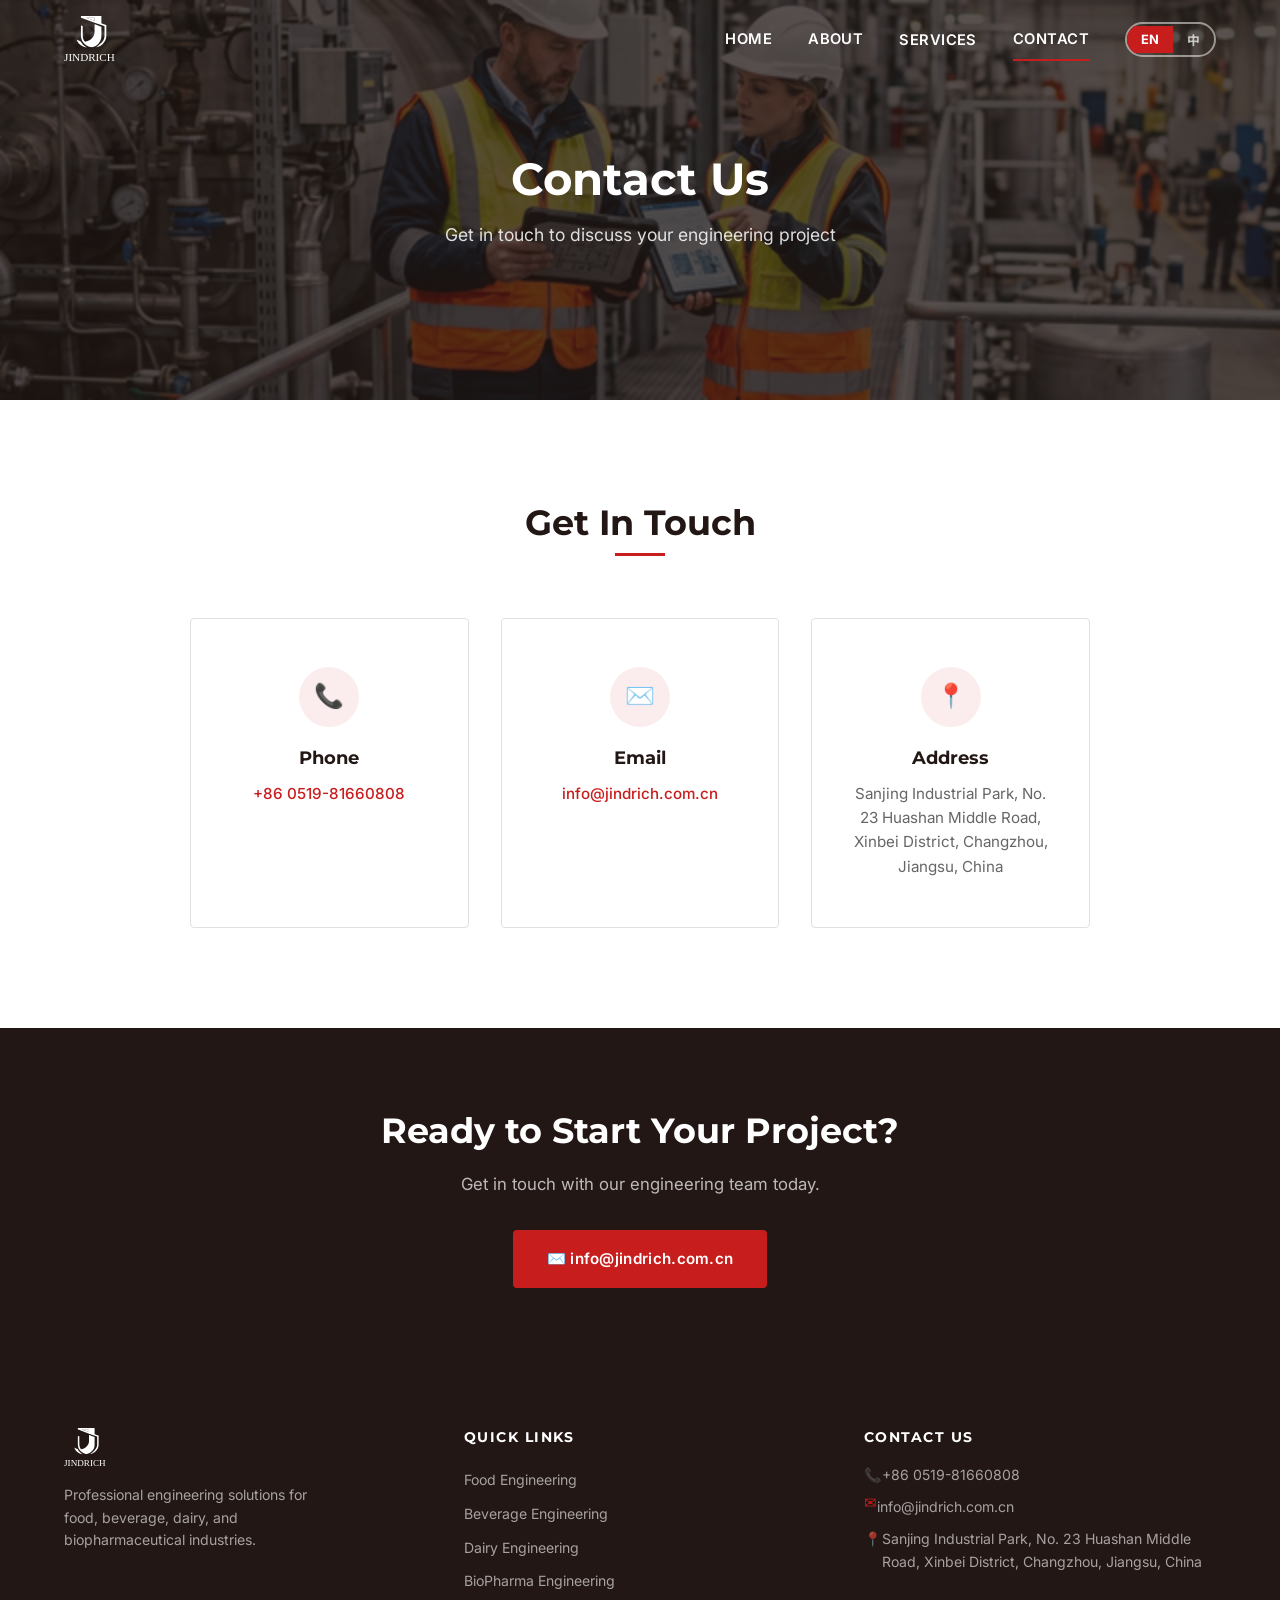
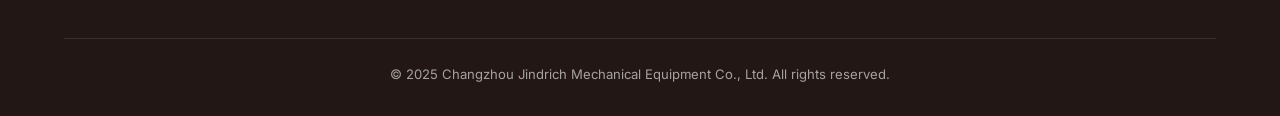
==== contact.html @ f25b24c8 "Initial commit: Jindrich company website v1.0" ====
<!DOCTYPE html>
<html lang="en">

<head>
    <meta charset="UTF-8">
    <meta name="viewport" content="width=device-width, initial-scale=1.0">
    <title>Contact Us — Jindrich Engineering</title>
    <meta name="description"
        content="Contact Changzhou Jindrich Mechanical Equipment Co., Ltd. for engineering design, consulting, and equipment trading services.">
    <link rel="stylesheet" href="css/style.css">
    <link rel="icon" type="image/svg+xml" href="images/logo.svg">
</head>

<body>

    <!-- ═══ NAVBAR ═══ -->
    <nav class="navbar scrolled" id="navbar">
        <div class="container">
            <a href="index.html" class="nav-logo">
                <img src="images/logo.svg" alt="Jindrich Logo">
            </a>
            <div class="nav-menu" id="navMenu">
                <a href="index.html" class="nav-link" data-i18n="nav.home">Home</a>
                <a href="about.html" class="nav-link" data-i18n="nav.about">About</a>
                <div class="nav-dropdown">
                    <a href="#" class="nav-link" data-i18n="nav.services">Services</a>
                    <div class="dropdown-menu">
                        <a href="services/food.html" data-i18n="services.food">Food Engineering</a>
                        <a href="services/beverage.html" data-i18n="services.beverage">Beverage Engineering</a>
                        <a href="services/dairy.html" data-i18n="services.dairy">Dairy Engineering</a>
                        <a href="services/biopharma.html" data-i18n="services.biopharma">BioPharma Engineering</a>
                    </div>
                </div>
                <a href="contact.html" class="nav-link active" data-i18n="nav.contact">Contact</a>
                <div class="lang-toggle">
                    <button class="lang-btn" data-lang="en">EN</button>
                    <button class="lang-btn" data-lang="zh">中</button>
                </div>
            </div>
            <button class="nav-toggle" id="navToggle" aria-label="Toggle menu">
                <span></span><span></span><span></span>
            </button>
        </div>
    </nav>

    <!-- ═══ PAGE HERO ═══ -->
    <section class="page-hero">
        <div class="hero-bg">
            <img src="images/engineering-site.png" alt="Contact Jindrich" loading="eager">
        </div>
        <div class="hero-overlay"></div>
        <div class="page-hero-content">
            <h1 data-i18n="contact.hero.title">Contact Us</h1>
            <p data-i18n="contact.hero.desc">Get in touch to discuss your engineering project</p>
        </div>
    </section>

    <!-- ═══ CONTACT INFO ═══ -->
    <section class="section">
        <div class="container">
            <div class="section-header fade-in">
                <h2 data-i18n="contact.section.title">Get In Touch</h2>
            </div>
            <div class="contact-grid fade-in">
                <div class="contact-card">
                    <div class="contact-icon">📞</div>
                    <h4 data-i18n="contact.phone.label">Phone</h4>
                    <p><a href="tel:+8605198166 0808">+86 0519-81660808</a></p>
                </div>
                <div class="contact-card">
                    <div class="contact-icon">✉️</div>
                    <h4 data-i18n="contact.email.label">Email</h4>
                    <p><a href="mailto:info@jindrich.com.cn">info@jindrich.com.cn</a></p>
                </div>
                <div class="contact-card">
                    <div class="contact-icon">📍</div>
                    <h4 data-i18n="contact.address.label">Address</h4>
                    <p data-i18n="contact.address">Sanjing Industrial Park, No. 23 Huashan Middle Road, Xinbei District,
                        Changzhou, Jiangsu, China</p>
                </div>
            </div>
        </div>
    </section>

    <!-- ═══ CTA ═══ -->
    <section class="cta-section">
        <div class="container fade-in">
            <h2 data-i18n="cta.title">Ready to Start Your Project?</h2>
            <p data-i18n="cta.desc">Get in touch with our engineering team today.</p>
            <a href="mailto:info@jindrich.com.cn" class="btn btn-accent">✉️ info@jindrich.com.cn</a>
        </div>
    </section>

    <!-- ═══ FOOTER ═══ -->
    <footer class="footer">
        <div class="container">
            <div class="footer-content">
                <div class="footer-brand">
                    <img src="images/logo.svg" alt="Jindrich Logo">
                    <p data-i18n="footer.desc">Professional engineering solutions for food, beverage, dairy, and
                        biopharmaceutical industries.</p>
                </div>
                <div class="footer-links">
                    <h4 data-i18n="footer.quicklinks">Quick Links</h4>
                    <a href="services/food.html" data-i18n="services.food">Food Engineering</a>
                    <a href="services/beverage.html" data-i18n="services.beverage">Beverage Engineering</a>
                    <a href="services/dairy.html" data-i18n="services.dairy">Dairy Engineering</a>
                    <a href="services/biopharma.html" data-i18n="services.biopharma">BioPharma Engineering</a>
                </div>
                <div class="footer-contact">
                    <h4 data-i18n="footer.contactinfo">Contact Us</h4>
                    <p><span>📞</span> <a href="tel:+86051981660808">+86 0519-81660808</a></p>
                    <p><span style="color: var(--color-accent); font-style: normal; font-size: 1.1em; line-height: 1;">✉</span> <a href="mailto:info@jindrich.com.cn">info@jindrich.com.cn</a></p>
                    <p><span>📍</span> <span data-i18n="contact.address">Sanjing Industrial Park, No. 23 Huashan Middle Road, Xinbei
                            District, Changzhou, Jiangsu, China</span></p>
                </div>
            </div>
            <div class="footer-bottom">
                <p data-i18n="footer.copyright">© 2025 Changzhou Jindrich Mechanical Equipment Co., Ltd. All rights
                    reserved.</p>
            </div>
        </div>
    </footer>

    <script src="js/i18n.js"></script>
    <script src="js/main.js"></script>
</body>

</html>
---- css/style.css ----
/* ===========================================
   Jindrich Engineering — Design System
   Brand: #221714 (Black) + #c81d1d (Red)
   Style: Minimal, Business, Premium
   =========================================== */

/* ── Google Fonts ── */
@import url('https://fonts.googleapis.com/css2?family=Montserrat:wght@400;600;700;800&family=Inter:wght@300;400;500;600&family=Noto+Sans+SC:wght@300;400;500;700&display=swap');

/* ── CSS Variables ── */
:root {
  --color-primary: #221714;
  --color-accent: #c81d1d;
  --color-accent-dark: #a01717;
  --color-white: #ffffff;
  --color-bg: #ffffff;
  --color-bg-alt: #f5f5f5;
  --color-text: #333333;
  --color-text-light: #666666;
  --color-border: #e0e0e0;

  --font-heading-en: 'Montserrat', sans-serif;
  --font-heading-cn: 'Noto Sans SC', sans-serif;
  --font-body: 'Inter', 'Noto Sans SC', sans-serif;

  --nav-height: 80px;
  --max-width: 1200px;
  --section-padding: 100px 0;
  --transition: 0.3s ease;
  --radius: 4px;
  --shadow: 0 4px 20px rgba(0, 0, 0, 0.08);
  --shadow-hover: 0 8px 30px rgba(0, 0, 0, 0.15);
}

/* ── Reset ── */
*,
*::before,
*::after {
  margin: 0;
  padding: 0;
  box-sizing: border-box;
}

html {
  scroll-behavior: smooth;
  font-size: 16px;
}

body {
  font-family: var(--font-body);
  color: var(--color-text);
  background-color: var(--color-bg);
  line-height: 1.7;
  -webkit-font-smoothing: antialiased;
  overflow-x: hidden;
}

a {
  text-decoration: none;
  color: inherit;
  transition: color var(--transition);
}

img {
  max-width: 100%;
  height: auto;
  display: block;
}

ul,
ol {
  list-style: none;
}

/* ── Container ── */
.container {
  max-width: var(--max-width);
  margin: 0 auto;
  padding: 0 24px;
}

/* ── Typography ── */
h1,
h2,
h3,
h4 {
  font-family: var(--font-heading-en);
  font-weight: 700;
  color: var(--color-primary);
  line-height: 1.3;
}

[lang="zh"] h1,
[lang="zh"] h2,
[lang="zh"] h3,
[lang="zh"] h4 {
  font-family: var(--font-heading-cn);
}

h1 {
  font-size: 3rem;
}

h2 {
  font-size: 2.2rem;
  margin-bottom: 16px;
}

h3 {
  font-size: 1.5rem;
  margin-bottom: 12px;
}

h4 {
  font-size: 1.1rem;
}

.section-subtitle {
  font-size: 1.05rem;
  color: var(--color-text-light);
  max-width: 640px;
  margin: 0 auto 48px;
  text-align: center;
}

/* ── Buttons ── */
.btn {
  display: inline-flex;
  align-items: center;
  gap: 8px;
  padding: 14px 32px;
  font-size: 0.95rem;
  font-weight: 600;
  font-family: var(--font-body);
  border: 2px solid transparent;
  border-radius: var(--radius);
  cursor: pointer;
  transition: all var(--transition);
  letter-spacing: 0.02em;
}

.btn-primary {
  background: var(--color-primary);
  color: var(--color-white);
  border-color: var(--color-primary);
}

.btn-primary:hover {
  background: var(--color-accent);
  border-color: var(--color-accent);
  transform: translateY(-2px);
  box-shadow: var(--shadow-hover);
}

.btn-outline {
  background: transparent;
  color: var(--color-white);
  border-color: var(--color-white);
}

.btn-outline:hover {
  background: var(--color-white);
  color: var(--color-primary);
  transform: translateY(-2px);
}

.btn-accent {
  background: var(--color-accent);
  color: var(--color-white);
  border-color: var(--color-accent);
}

.btn-accent:hover {
  background: var(--color-accent-dark);
  border-color: var(--color-accent-dark);
  transform: translateY(-2px);
  box-shadow: var(--shadow-hover);
}

/* ══════════════════════════════
   NAVIGATION
   ══════════════════════════════ */
.navbar {
  position: fixed;
  top: 0;
  left: 0;
  width: 100%;
  height: var(--nav-height);
  z-index: 1000;
  transition: all var(--transition);
  background: transparent;
}

.navbar.scrolled {
  background: rgba(255, 255, 255, 0.97);
  box-shadow: 0 2px 20px rgba(0, 0, 0, 0.06);
  backdrop-filter: blur(10px);
}

.navbar .container {
  display: flex;
  align-items: center;
  justify-content: space-between;
  height: 100%;
}

.nav-logo img {
  height: 48px;
  width: auto;
  transition: filter var(--transition);
}

/* Logo color inversion for transparent nav */
.navbar:not(.scrolled) .nav-logo img {
  filter: brightness(0) invert(1);
}

.nav-menu {
  display: flex;
  align-items: center;
  gap: 36px;
}

.nav-link {
  font-size: 0.92rem;
  font-weight: 600;
  letter-spacing: 0.03em;
  text-transform: uppercase;
  padding: 8px 0;
  position: relative;
  transition: color var(--transition);
}

.navbar:not(.scrolled) .nav-link {
  color: var(--color-white);
}

.navbar.scrolled .nav-link {
  color: var(--color-primary);
}

.nav-link::after {
  content: '';
  position: absolute;
  bottom: 0;
  left: 0;
  width: 0;
  height: 2px;
  background: var(--color-accent);
  transition: width var(--transition);
}

.nav-link:hover::after,
.nav-link.active::after {
  width: 100%;
}

.nav-link:hover {
  color: var(--color-accent);
}

/* Language Toggle */
.lang-toggle {
  display: flex;
  align-items: center;
  gap: 0;
  border: 2px solid;
  border-radius: 20px;
  overflow: hidden;
  font-size: 0.8rem;
  font-weight: 700;
  letter-spacing: 0.05em;
}

.navbar:not(.scrolled) .lang-toggle {
  border-color: rgba(255, 255, 255, 0.5);
}

.navbar.scrolled .lang-toggle {
  border-color: var(--color-border);
}

.lang-btn {
  padding: 6px 14px;
  cursor: pointer;
  transition: all var(--transition);
  background: transparent;
  border: none;
  font-weight: 700;
  font-family: var(--font-body);
  font-size: 0.8rem;
}

.navbar:not(.scrolled) .lang-btn {
  color: rgba(255, 255, 255, 0.7);
}

.navbar.scrolled .lang-btn {
  color: var(--color-text-light);
}

.lang-btn.active {
  background: var(--color-accent);
  color: var(--color-white) !important;
}

/* Mobile Menu Toggle */
.nav-toggle {
  display: none;
  flex-direction: column;
  gap: 5px;
  cursor: pointer;
  background: none;
  border: none;
  padding: 8px;
}

.nav-toggle span {
  display: block;
  width: 24px;
  height: 2px;
  transition: all var(--transition);
}

.navbar:not(.scrolled) .nav-toggle span {
  background: var(--color-white);
}

.navbar.scrolled .nav-toggle span {
  background: var(--color-primary);
}

/* ── Nav Dropdown ── */
.nav-dropdown {
  position: relative;
}

.dropdown-menu {
  position: absolute;
  top: 100%;
  left: 50%;
  transform: translateX(-50%) translateY(8px);
  background: var(--color-white);
  border-radius: var(--radius);
  box-shadow: 0 8px 32px rgba(0, 0, 0, 0.12);
  padding: 12px 0;
  min-width: 220px;
  opacity: 0;
  visibility: hidden;
  transition: all var(--transition);
  z-index: 100;
}

.dropdown-menu.show {
  opacity: 1;
  visibility: visible;
  transform: translateX(-50%) translateY(0);
}

.dropdown-menu a {
  display: block;
  padding: 10px 24px;
  font-size: 0.88rem;
  font-weight: 500;
  color: var(--color-text);
  text-transform: none;
  letter-spacing: 0;
  transition: all var(--transition);
}

.dropdown-menu a:hover {
  background: var(--color-bg-alt);
  color: var(--color-accent);
  padding-left: 28px;
}

/* ══════════════════════════════
   HERO
   ══════════════════════════════ */
.hero {
  position: relative;
  height: 100vh;
  min-height: 600px;
  display: flex;
  align-items: center;
  overflow: hidden;
}

.hero-bg {
  position: absolute;
  inset: 0;
  z-index: 0;
}

.hero-bg img {
  width: 100%;
  height: 100%;
  object-fit: cover;
}

.hero-overlay {
  position: absolute;
  inset: 0;
  background: linear-gradient(135deg,
      rgba(34, 23, 20, 0.85) 0%,
      rgba(34, 23, 20, 0.5) 100%);
}

.hero-content {
  position: relative;
  z-index: 1;
  color: var(--color-white);
  max-width: 680px;
}

.hero-slogan {
  font-size: 0.95rem;
  font-weight: 600;
  letter-spacing: 0.2em;
  text-transform: uppercase;
  color: var(--color-accent);
  margin-bottom: 16px;
}

.hero h1 {
  color: var(--color-white);
  font-size: 3.4rem;
  font-weight: 800;
  line-height: 1.15;
  margin-bottom: 20px;
}

.hero p {
  font-size: 1.15rem;
  line-height: 1.8;
  opacity: 0.9;
  margin-bottom: 36px;
  max-width: 520px;
}

.hero-buttons {
  display: flex;
  gap: 16px;
  flex-wrap: wrap;
}

/* ── Page Hero (smaller, for sub-pages) ── */
.page-hero {
  position: relative;
  height: 400px;
  display: flex;
  align-items: center;
  justify-content: center;
  text-align: center;
  overflow: hidden;
}

.page-hero .hero-bg,
.page-hero .hero-overlay {
  position: absolute;
  inset: 0;
}

.page-hero .hero-bg img {
  width: 100%;
  height: 100%;
  object-fit: cover;
}

.page-hero .hero-overlay {
  background: rgba(34, 23, 20, 0.75);
}

.page-hero-content {
  position: relative;
  z-index: 1;
  color: var(--color-white);
}

.page-hero h1 {
  color: var(--color-white);
  font-size: 2.8rem;
  margin-bottom: 12px;
}

.page-hero p {
  font-size: 1.1rem;
  opacity: 0.85;
}

/* ══════════════════════════════
   SECTIONS
   ══════════════════════════════ */
.section {
  padding: var(--section-padding);
}

.section-alt {
  background-color: var(--color-bg-alt);
}

.section-header {
  text-align: center;
  margin-bottom: 56px;
}

.section-header h2 {
  position: relative;
  display: inline-block;
}

.section-header h2::after {
  content: '';
  position: absolute;
  bottom: -10px;
  left: 50%;
  transform: translateX(-50%);
  width: 50px;
  height: 3px;
  background: var(--color-accent);
}

/* ══════════════════════════════
   INDUSTRY CARDS (Homepage)
   ══════════════════════════════ */
.industry-grid {
  display: grid;
  grid-template-columns: repeat(4, 1fr);
  gap: 24px;
}

.industry-card {
  position: relative;
  border-radius: var(--radius);
  overflow: hidden;
  aspect-ratio: 3 / 4;
  cursor: pointer;
  transition: transform var(--transition), box-shadow var(--transition);
}

.industry-card:hover {
  transform: translateY(-6px);
  box-shadow: var(--shadow-hover);
}

.industry-card img {
  width: 100%;
  height: 100%;
  object-fit: cover;
  transition: transform 0.5s ease;
}

.industry-card:hover img {
  transform: scale(1.05);
}

.industry-card-overlay {
  position: absolute;
  inset: 0;
  background: linear-gradient(to top,
      rgba(34, 23, 20, 0.9) 0%,
      rgba(34, 23, 20, 0.1) 60%);
  display: flex;
  flex-direction: column;
  justify-content: flex-end;
  padding: 28px;
  transition: background var(--transition);
}

.industry-card:hover .industry-card-overlay {
  background: linear-gradient(to top,
      rgba(200, 29, 29, 0.9) 0%,
      rgba(200, 29, 29, 0.15) 60%);
}

.industry-card h3 {
  color: var(--color-white);
  font-size: 1.3rem;
  margin-bottom: 8px;
}

.industry-card p {
  color: rgba(255, 255, 255, 0.8);
  font-size: 0.9rem;
  line-height: 1.5;
}

.industry-card .card-arrow {
  margin-top: 12px;
  width: 36px;
  height: 36px;
  border-radius: 50%;
  background: rgba(255, 255, 255, 0.15);
  display: flex;
  align-items: center;
  justify-content: center;
  transition: all var(--transition);
}

.industry-card:hover .card-arrow {
  background: var(--color-white);
  color: var(--color-accent);
}

.card-arrow svg {
  width: 18px;
  height: 18px;
  fill: none;
  stroke: white;
  stroke-width: 2;
  stroke-linecap: round;
  stroke-linejoin: round;
  transition: stroke var(--transition);
}

.industry-card:hover .card-arrow svg {
  stroke: var(--color-accent);
}

/* ══════════════════════════════
   ADVANTAGES
   ══════════════════════════════ */
.advantages-grid {
  display: grid;
  grid-template-columns: repeat(4, 1fr);
  gap: 32px;
}

.advantage-item {
  text-align: center;
  padding: 40px 24px;
  border-radius: var(--radius);
  transition: all var(--transition);
  border: 1px solid transparent;
}

.advantage-item:hover {
  border-color: var(--color-border);
  box-shadow: var(--shadow);
  transform: translateY(-4px);
}

.advantage-icon {
  width: 64px;
  height: 64px;
  margin: 0 auto 20px;
  display: flex;
  align-items: center;
  justify-content: center;
  border-radius: 50%;
  background: rgba(200, 29, 29, 0.08);
  color: var(--color-accent);
  font-size: 1.8rem;
}

.advantage-item h4 {
  margin-bottom: 10px;
}

.advantage-item p {
  font-size: 0.9rem;
  color: var(--color-text-light);
  line-height: 1.6;
}

/* ══════════════════════════════
   CTA SECTION
   ══════════════════════════════ */
.cta-section {
  background: var(--color-primary);
  padding: 80px 0;
  text-align: center;
}

.cta-section h2 {
  color: var(--color-white);
  margin-bottom: 16px;
}

.cta-section h2::after {
  background: var(--color-accent);
}

.cta-section p {
  color: rgba(255, 255, 255, 0.7);
  font-size: 1.05rem;
  margin-bottom: 32px;
}

/* ══════════════════════════════
   ABOUT PAGE
   ══════════════════════════════ */
.about-content {
  display: grid;
  grid-template-columns: 1fr 1fr;
  gap: 60px;
  align-items: center;
}

.about-text p {
  margin-bottom: 20px;
  line-height: 1.9;
  color: var(--color-text);
}

.about-image {
  border-radius: var(--radius);
  overflow: hidden;
  box-shadow: var(--shadow);
}

.about-image img {
  width: 100%;
  height: 400px;
  object-fit: cover;
}

/* ══════════════════════════════
   SERVICE PAGE
   ══════════════════════════════ */
.service-intro {
  max-width: 800px;
  margin: 0 auto;
  text-align: center;
  padding-bottom: 20px;
}

.service-intro p {
  font-size: 1.08rem;
  color: var(--color-text-light);
  line-height: 1.8;
}

.service-categories {
  display: grid;
  grid-template-columns: repeat(3, 1fr);
  gap: 32px;
}

.service-category {
  background: var(--color-white);
  border: 1px solid var(--color-border);
  border-radius: var(--radius);
  padding: 40px 32px;
  transition: all var(--transition);
}

.service-category:hover {
  border-color: var(--color-accent);
  box-shadow: var(--shadow);
  transform: translateY(-4px);
}

.service-category-icon {
  width: 56px;
  height: 56px;
  border-radius: 50%;
  background: rgba(200, 29, 29, 0.08);
  color: var(--color-accent);
  display: flex;
  align-items: center;
  justify-content: center;
  font-size: 1.5rem;
  margin-bottom: 20px;
}

.service-category h3 {
  margin-bottom: 16px;
  font-size: 1.25rem;
}

.service-list {
  list-style: none;
}

.service-list li {
  padding: 10px 0;
  border-bottom: 1px solid var(--color-bg-alt);
  font-size: 0.95rem;
  color: var(--color-text-light);
  display: flex;
  align-items: center;
  gap: 10px;
}

.service-list li:last-child {
  border-bottom: none;
}

.service-list li::before {
  content: '';
  width: 6px;
  height: 6px;
  border-radius: 50%;
  background: var(--color-accent);
  flex-shrink: 0;
}

/* Service Gallery */
.service-gallery {
  display: grid;
  grid-template-columns: repeat(3, 1fr);
  gap: 16px;
  margin-top: 48px;
}

.service-gallery img {
  width: 100%;
  height: 240px;
  object-fit: cover;
  border-radius: var(--radius);
  transition: transform var(--transition);
}

.service-gallery img:hover {
  transform: scale(1.03);
}

/* ══════════════════════════════
   CONTACT PAGE
   ══════════════════════════════ */
.contact-grid {
  display: grid;
  grid-template-columns: repeat(3, 1fr);
  gap: 32px;
  max-width: 900px;
  margin: 0 auto;
}

.contact-card {
  text-align: center;
  padding: 48px 32px;
  background: var(--color-white);
  border: 1px solid var(--color-border);
  border-radius: var(--radius);
  transition: all var(--transition);
}

.contact-card:hover {
  border-color: var(--color-accent);
  box-shadow: var(--shadow);
  transform: translateY(-4px);
}

.contact-icon {
  width: 60px;
  height: 60px;
  margin: 0 auto 20px;
  border-radius: 50%;
  background: rgba(200, 29, 29, 0.08);
  color: var(--color-accent);
  display: flex;
  align-items: center;
  justify-content: center;
  font-size: 1.5rem;
}

.contact-card h4 {
  margin-bottom: 12px;
}

.contact-card p {
  color: var(--color-text-light);
  font-size: 0.95rem;
  line-height: 1.6;
}

.contact-card a {
  color: var(--color-accent);
  font-weight: 500;
}

.contact-card a:hover {
  text-decoration: underline;
}

/* ══════════════════════════════
   FOOTER
   ══════════════════════════════ */
.footer {
  background: var(--color-primary);
  color: rgba(255, 255, 255, 0.6);
  padding: 60px 0 30px;
}

.footer-content {
  display: grid;
  grid-template-columns: repeat(3, 1fr);
  gap: 48px;
  padding-bottom: 40px;
  border-bottom: 1px solid rgba(255, 255, 255, 0.1);
}

.footer-brand img {
  height: 40px;
  filter: brightness(0) invert(1);
  margin-bottom: 16px;
}

.footer-brand p {
  font-size: 0.88rem;
  max-width: 280px;
  line-height: 1.6;
}

.footer-links h4 {
  color: var(--color-white);
  font-size: 0.9rem;
  text-transform: uppercase;
  letter-spacing: 0.1em;
  margin-bottom: 16px;
}

.footer-links a {
  display: block;
  font-size: 0.88rem;
  padding: 5px 0;
  color: rgba(255, 255, 255, 0.6);
  transition: color var(--transition);
}

.footer-links a:hover {
  color: var(--color-accent);
}

.footer-contact h4 {
  color: var(--color-white);
  font-size: 0.9rem;
  text-transform: uppercase;
  letter-spacing: 0.1em;
  margin-bottom: 16px;
}

.footer-contact p {
  font-size: 0.88rem;
  margin-bottom: 8px;
  display: flex;
  align-items: flex-start;
  gap: 0;
}

.footer-contact a {
  color: rgba(255, 255, 255, 0.6);
  transition: color var(--transition);
}

.footer-contact a:hover {
  color: var(--color-accent);
}

.footer-bottom {
  text-align: center;
  padding-top: 24px;
  font-size: 0.82rem;
}

/* ══════════════════════════════
   ANIMATIONS
   ══════════════════════════════ */
.fade-in {
  opacity: 0;
  transform: translateY(30px);
  transition: opacity 0.6s ease, transform 0.6s ease;
}

.fade-in.visible {
  opacity: 1;
  transform: translateY(0);
}

/* ══════════════════════════════
   RESPONSIVE
   ══════════════════════════════ */

/* Tablet */
@media (max-width: 1024px) {
  h1 {
    font-size: 2.4rem;
  }

  .hero h1 {
    font-size: 2.8rem;
  }

  .industry-grid {
    grid-template-columns: repeat(2, 1fr);
  }

  .advantages-grid {
    grid-template-columns: repeat(2, 1fr);
  }

  .service-categories {
    grid-template-columns: repeat(2, 1fr);
  }

  .about-content {
    grid-template-columns: 1fr;
    gap: 40px;
  }
}

/* Mobile */
@media (max-width: 768px) {
  :root {
    --nav-height: 64px;
    --section-padding: 64px 0;
  }

  h1 {
    font-size: 2rem;
  }

  h2 {
    font-size: 1.6rem;
  }

  .hero h1 {
    font-size: 2.2rem;
  }

  .page-hero {
    height: 300px;
  }

  .page-hero h1 {
    font-size: 2rem;
  }

  /* Mobile Nav */
  .nav-menu {
    position: fixed;
    top: var(--nav-height);
    left: 0;
    width: 100%;
    flex-direction: column;
    background: var(--color-white);
    padding: 24px;
    gap: 0;
    box-shadow: 0 4px 20px rgba(0, 0, 0, 0.1);
    transform: translateY(-120%);
    transition: transform var(--transition);
  }

  .nav-menu.open {
    transform: translateY(0);
  }

  .nav-menu .nav-link {
    color: var(--color-primary) !important;
    padding: 14px 0;
    width: 100%;
    border-bottom: 1px solid var(--color-bg-alt);
  }

  .nav-toggle {
    display: flex;
  }

  .nav-toggle.active span:nth-child(1) {
    transform: rotate(45deg) translate(5px, 5px);
  }

  .nav-toggle.active span:nth-child(2) {
    opacity: 0;
  }

  .nav-toggle.active span:nth-child(3) {
    transform: rotate(-45deg) translate(5px, -5px);
  }

  .industry-grid {
    grid-template-columns: 1fr;
  }

  .advantages-grid {
    grid-template-columns: 1fr;
  }

  .service-categories {
    grid-template-columns: 1fr;
  }

  .service-gallery {
    grid-template-columns: 1fr;
  }

  .contact-grid {
    grid-template-columns: 1fr;
  }

  .hero-buttons {
    flex-direction: column;
  }

  .footer-content {
    display: flex;
    flex-direction: column;
    text-align: center;
    align-items: center;
    gap: 40px;
  }

  .footer-brand p {
    max-width: 100%;
  }

  .footer-contact p {
    justify-content: center;
  }
}

@media (max-width: 480px) {
  .container {
    padding: 0 16px;
  }

  .hero h1 {
    font-size: 1.8rem;
  }

  h2 {
    font-size: 1.4rem;
  }
}
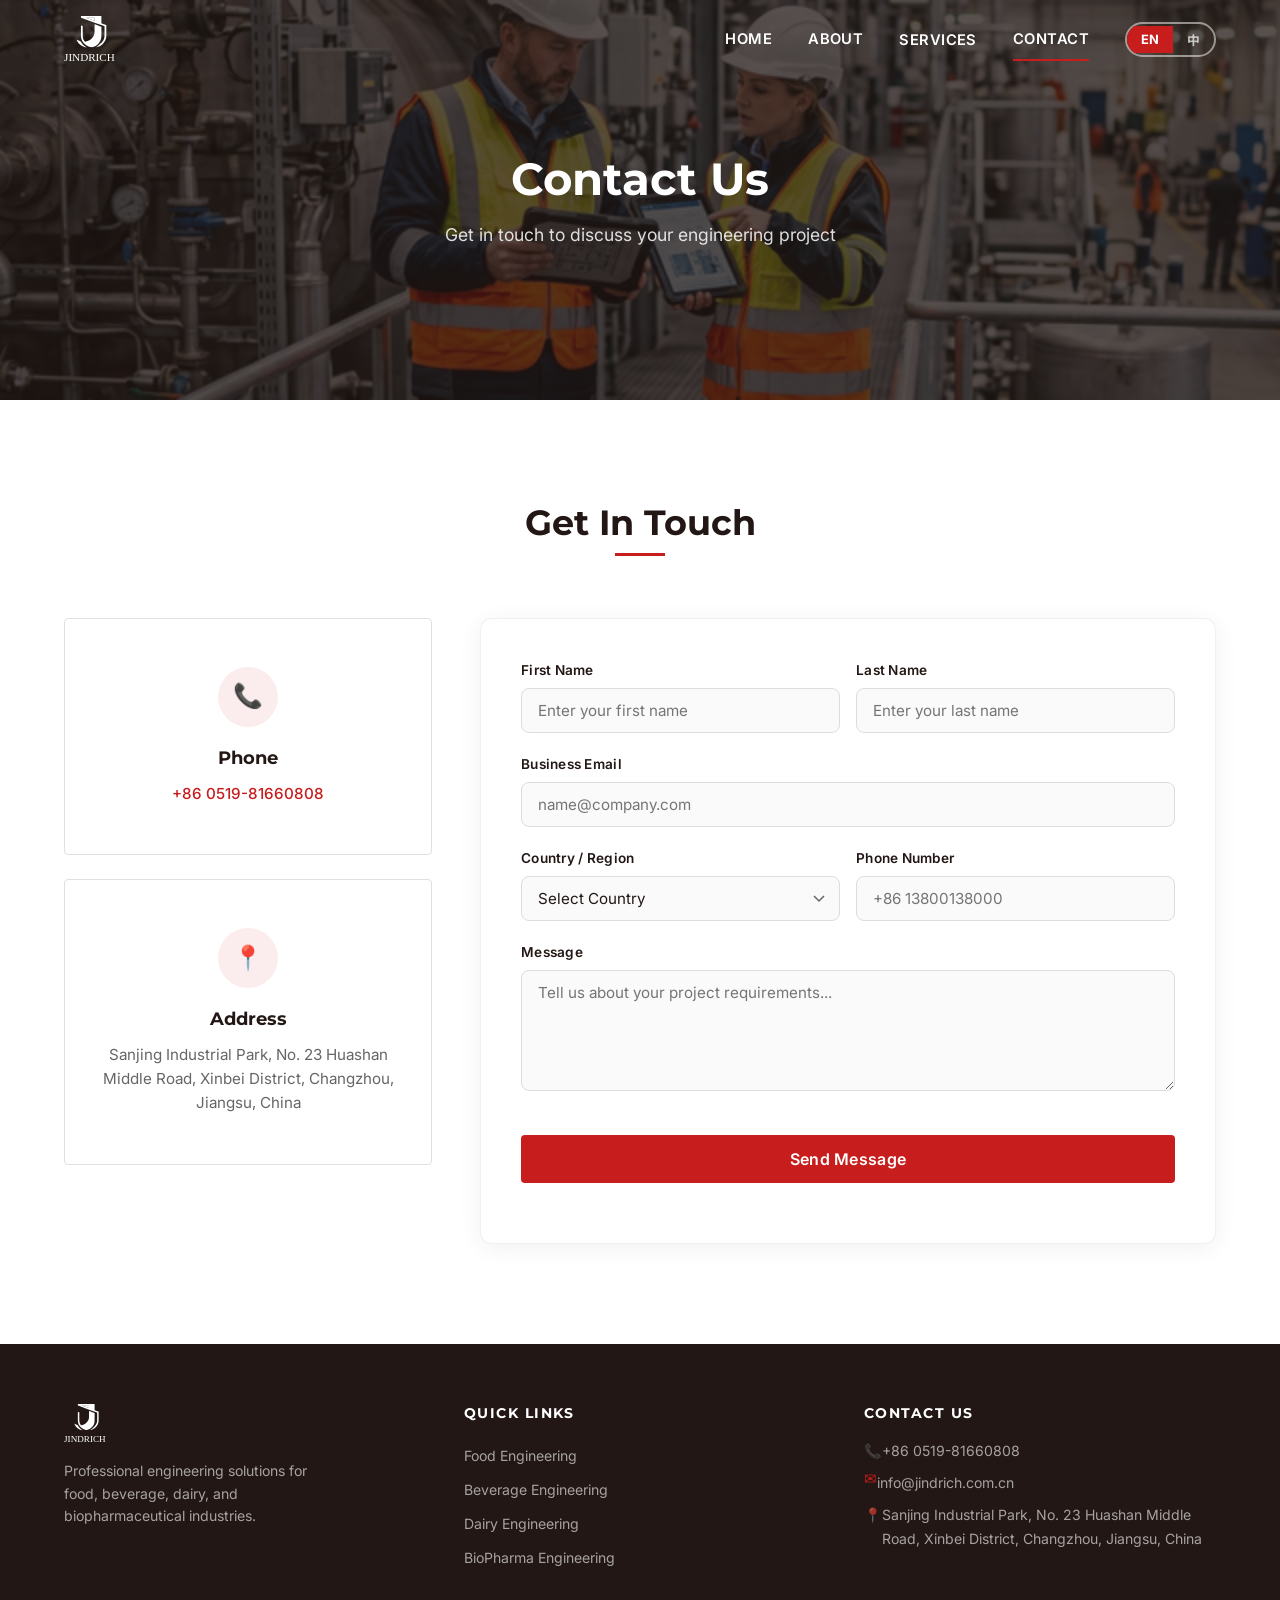
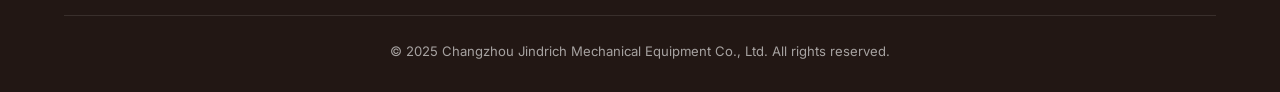
==== commit fb23e7c0: "feat: Add contact form with Turnstile + Resend API Worker" ====
--- a/contact.html
+++ b/contact.html
@@ -9,6 +9,7 @@
         content="Contact Changzhou Jindrich Mechanical Equipment Co., Ltd. for engineering design, consulting, and equipment trading services.">
     <link rel="stylesheet" href="css/style.css">
     <link rel="icon" type="image/svg+xml" href="images/logo.svg">
+    <script src="https://challenges.cloudflare.com/turnstile/v0/api.js" async defer></script>
 </head>
 
 <body>
@@ -55,39 +56,115 @@
         </div>
     </section>
 
-    <!-- ═══ CONTACT INFO ═══ -->
+    <!-- ═══ CONTACT SECTION ═══ -->
     <section class="section">
         <div class="container">
             <div class="section-header fade-in">
                 <h2 data-i18n="contact.section.title">Get In Touch</h2>
             </div>
-            <div class="contact-grid fade-in">
-                <div class="contact-card">
-                    <div class="contact-icon">📞</div>
-                    <h4 data-i18n="contact.phone.label">Phone</h4>
-                    <p><a href="tel:+8605198166 0808">+86 0519-81660808</a></p>
-                </div>
-                <div class="contact-card">
-                    <div class="contact-icon">✉️</div>
-                    <h4 data-i18n="contact.email.label">Email</h4>
-                    <p><a href="mailto:info@jindrich.com.cn">info@jindrich.com.cn</a></p>
-                </div>
-                <div class="contact-card">
-                    <div class="contact-icon">📍</div>
-                    <h4 data-i18n="contact.address.label">Address</h4>
-                    <p data-i18n="contact.address">Sanjing Industrial Park, No. 23 Huashan Middle Road, Xinbei District,
-                        Changzhou, Jiangsu, China</p>
-                </div>
-            </div>
-        </div>
-    </section>
-
-    <!-- ═══ CTA ═══ -->
-    <section class="cta-section">
-        <div class="container fade-in">
-            <h2 data-i18n="cta.title">Ready to Start Your Project?</h2>
-            <p data-i18n="cta.desc">Get in touch with our engineering team today.</p>
-            <a href="mailto:info@jindrich.com.cn" class="btn btn-accent">✉️ info@jindrich.com.cn</a>
+            <div class="contact-layout fade-in">
+                <!-- LEFT: Contact Info Cards -->
+                <div class="contact-info-side">
+                    <div class="contact-card">
+                        <div class="contact-icon">📞</div>
+                        <h4 data-i18n="contact.phone.label">Phone</h4>
+                        <p><a href="tel:+86051981660808">+86 0519-81660808</a></p>
+                    </div>
+                    <div class="contact-card">
+                        <div class="contact-icon">📍</div>
+                        <h4 data-i18n="contact.address.label">Address</h4>
+                        <p data-i18n="contact.address">Sanjing Industrial Park, No. 23 Huashan Middle Road, Xinbei
+                            District, Changzhou, Jiangsu, China</p>
+                    </div>
+                </div>
+
+                <!-- RIGHT: Contact Form -->
+                <div class="contact-form-side">
+                    <form id="contactForm" novalidate>
+                        <!-- Name Row: EN = First + Last, ZH = single field -->
+                        <div class="form-row form-row-name" id="nameRowEn">
+                            <div class="form-group">
+                                <label for="firstName" data-i18n="form.firstname">First Name</label>
+                                <input type="text" id="firstName" name="firstName" required
+                                    data-i18n-placeholder="form.firstname.ph">
+                                <span class="form-error" id="firstNameError"></span>
+                            </div>
+                            <div class="form-group">
+                                <label for="lastName" data-i18n="form.lastname">Last Name</label>
+                                <input type="text" id="lastName" name="lastName" required
+                                    data-i18n-placeholder="form.lastname.ph">
+                                <span class="form-error" id="lastNameError"></span>
+                            </div>
+                        </div>
+                        <div class="form-row" id="nameRowZh" style="display:none;">
+                            <div class="form-group" style="flex:1;">
+                                <label for="fullName" data-i18n="form.fullname">姓名</label>
+                                <input type="text" id="fullName" name="fullName"
+                                    data-i18n-placeholder="form.fullname.ph">
+                                <span class="form-error" id="fullNameError"></span>
+                            </div>
+                        </div>
+
+                        <!-- Email -->
+                        <div class="form-row">
+                            <div class="form-group" style="flex:1;">
+                                <label for="email" data-i18n="form.email">Business Email</label>
+                                <input type="email" id="email" name="email" required
+                                    data-i18n-placeholder="form.email.ph">
+                                <span class="form-error" id="emailError"></span>
+                            </div>
+                        </div>
+
+                        <!-- Country + Phone Row -->
+                        <div class="form-row">
+                            <div class="form-group">
+                                <label for="country" data-i18n="form.country">Country / Region</label>
+                                <select id="country" name="country" required>
+                                    <option value="" data-i18n="form.country.ph">Select Country</option>
+                                </select>
+                                <span class="form-error" id="countryError"></span>
+                            </div>
+                            <div class="form-group">
+                                <label for="phone" data-i18n="form.phone">Phone Number</label>
+                                <input type="tel" id="phone" name="phone" required placeholder="+86 13800138000">
+                                <span class="form-error" id="phoneError"></span>
+                            </div>
+                        </div>
+
+                        <!-- Message -->
+                        <div class="form-row">
+                            <div class="form-group" style="flex:1;">
+                                <label for="message" data-i18n="form.message">Message</label>
+                                <textarea id="message" name="message" rows="5" required
+                                    data-i18n-placeholder="form.message.ph"></textarea>
+                                <span class="form-error" id="messageError"></span>
+                            </div>
+                        </div>
+
+                        <!-- Turnstile -->
+                        <div class="form-row">
+                            <div class="cf-turnstile" data-sitekey="0x4AAAAAACmCQX6kwn3mDd8c"
+                                data-theme="light"></div>
+                        </div>
+
+                        <!-- Submit -->
+                        <div class="form-row">
+                            <button type="submit" class="btn btn-accent form-submit-btn" id="submitBtn">
+                                <span data-i18n="form.submit">Send Message</span>
+                                <span class="btn-spinner" id="btnSpinner" style="display:none;"></span>
+                            </button>
+                        </div>
+                    </form>
+
+                    <!-- Success / Error Feedback -->
+                    <div class="form-feedback" id="formFeedback" style="display:none;">
+                        <div class="feedback-icon" id="feedbackIcon">✅</div>
+                        <h3 id="feedbackTitle" data-i18n="form.success.title">Message Sent!</h3>
+                        <p id="feedbackDesc" data-i18n="form.success.desc">Thank you for reaching out. We will get
+                            back to you within 1-2 business days.</p>
+                    </div>
+                </div>
+            </div>
         </div>
     </section>
 
@@ -110,8 +187,12 @@
                 <div class="footer-contact">
                     <h4 data-i18n="footer.contactinfo">Contact Us</h4>
                     <p><span>📞</span> <a href="tel:+86051981660808">+86 0519-81660808</a></p>
-                    <p><span style="color: var(--color-accent); font-style: normal; font-size: 1.1em; line-height: 1;">✉</span> <a href="mailto:info@jindrich.com.cn">info@jindrich.com.cn</a></p>
-                    <p><span>📍</span> <span data-i18n="contact.address">Sanjing Industrial Park, No. 23 Huashan Middle Road, Xinbei
+                    <p><span
+                            style="color: var(--color-accent); font-style: normal; font-size: 1.1em; line-height: 1;">✉</span>
+                        <a href="mailto:info@jindrich.com.cn">info@jindrich.com.cn</a>
+                    </p>
+                    <p><span>📍</span> <span data-i18n="contact.address">Sanjing Industrial Park, No. 23 Huashan
+                            Middle Road, Xinbei
                             District, Changzhou, Jiangsu, China</span></p>
                 </div>
             </div>
@@ -124,6 +205,7 @@
 
     <script src="js/i18n.js"></script>
     <script src="js/main.js"></script>
+    <script src="js/contact-form.js"></script>
 </body>
 
 </html>
--- a/css/style.css
+++ b/css/style.css
@@ -969,6 +969,159 @@
 }
 
 /* ══════════════════════════════
+   CONTACT FORM
+   ══════════════════════════════ */
+
+.contact-layout {
+  display: grid;
+  grid-template-columns: 1fr 2fr;
+  gap: 48px;
+  align-items: flex-start;
+}
+
+.contact-info-side .contact-card {
+  margin-bottom: 24px;
+}
+
+.contact-form-side {
+  background: var(--color-white);
+  border-radius: 12px;
+  padding: 40px;
+  box-shadow: 0 4px 24px rgba(0, 0, 0, 0.06);
+  border: 1px solid rgba(0, 0, 0, 0.06);
+}
+
+.form-row {
+  display: flex;
+  gap: 16px;
+  margin-bottom: 20px;
+}
+
+.form-row-name {
+  display: flex;
+}
+
+.form-group {
+  flex: 1;
+  display: flex;
+  flex-direction: column;
+}
+
+.form-group label {
+  font-size: 0.85rem;
+  font-weight: 600;
+  color: var(--color-primary);
+  margin-bottom: 6px;
+  letter-spacing: 0.02em;
+}
+
+.form-group input,
+.form-group select,
+.form-group textarea {
+  padding: 12px 16px;
+  border: 1.5px solid #ddd;
+  border-radius: 8px;
+  font-size: 0.95rem;
+  font-family: 'Inter', 'Noto Sans SC', sans-serif;
+  color: var(--color-primary);
+  background: #fafafa;
+  transition: border-color var(--transition), box-shadow var(--transition);
+  outline: none;
+}
+
+.form-group input:focus,
+.form-group select:focus,
+.form-group textarea:focus {
+  border-color: var(--color-accent);
+  box-shadow: 0 0 0 3px rgba(200, 29, 29, 0.08);
+  background: var(--color-white);
+}
+
+.form-group textarea {
+  resize: vertical;
+  min-height: 120px;
+}
+
+.form-group select {
+  appearance: none;
+  background-image: url("data:image/svg+xml;charset=UTF-8,%3Csvg xmlns='http://www.w3.org/2000/svg' width='12' height='8'%3E%3Cpath d='M1 1l5 5 5-5' stroke='%23666' stroke-width='1.5' fill='none'/%3E%3C/svg%3E");
+  background-repeat: no-repeat;
+  background-position: right 14px center;
+  padding-right: 36px;
+  cursor: pointer;
+}
+
+.form-error {
+  display: none;
+  font-size: 0.8rem;
+  color: var(--color-accent);
+  margin-top: 4px;
+  font-weight: 500;
+}
+
+.form-submit-btn {
+  width: 100%;
+  padding: 14px 32px;
+  font-size: 1rem;
+  font-weight: 600;
+  display: flex;
+  align-items: center;
+  justify-content: center;
+  gap: 8px;
+  border: none;
+  cursor: pointer;
+  transition: all var(--transition);
+}
+
+.form-submit-btn:disabled {
+  opacity: 0.7;
+  cursor: not-allowed;
+}
+
+.btn-spinner {
+  width: 18px;
+  height: 18px;
+  border: 2.5px solid rgba(255, 255, 255, 0.3);
+  border-top-color: #fff;
+  border-radius: 50%;
+  animation: spin 0.6s linear infinite;
+}
+
+@keyframes spin {
+  to {
+    transform: rotate(360deg);
+  }
+}
+
+.cf-turnstile {
+  margin-bottom: 4px;
+}
+
+/* Feedback */
+.form-feedback {
+  text-align: center;
+  padding: 60px 20px;
+}
+
+.form-feedback .feedback-icon {
+  font-size: 3rem;
+  margin-bottom: 16px;
+}
+
+.form-feedback h3 {
+  font-size: 1.5rem;
+  color: var(--color-primary);
+  margin-bottom: 12px;
+}
+
+.form-feedback p {
+  color: var(--color-text);
+  max-width: 400px;
+  margin: 0 auto;
+  line-height: 1.6;
+}
+
+/* ══════════════════════════════
    RESPONSIVE
    ══════════════════════════════ */
 
@@ -1089,6 +1242,28 @@
     grid-template-columns: 1fr;
   }
 
+  .contact-layout {
+    grid-template-columns: 1fr;
+  }
+
+  .contact-form-side {
+    padding: 24px;
+  }
+
+  .form-row {
+    flex-direction: column;
+    gap: 0;
+  }
+
+  .form-row-name {
+    flex-direction: column;
+    gap: 0;
+  }
+
+  .form-group {
+    margin-bottom: 16px;
+  }
+
   .hero-buttons {
     flex-direction: column;
   }
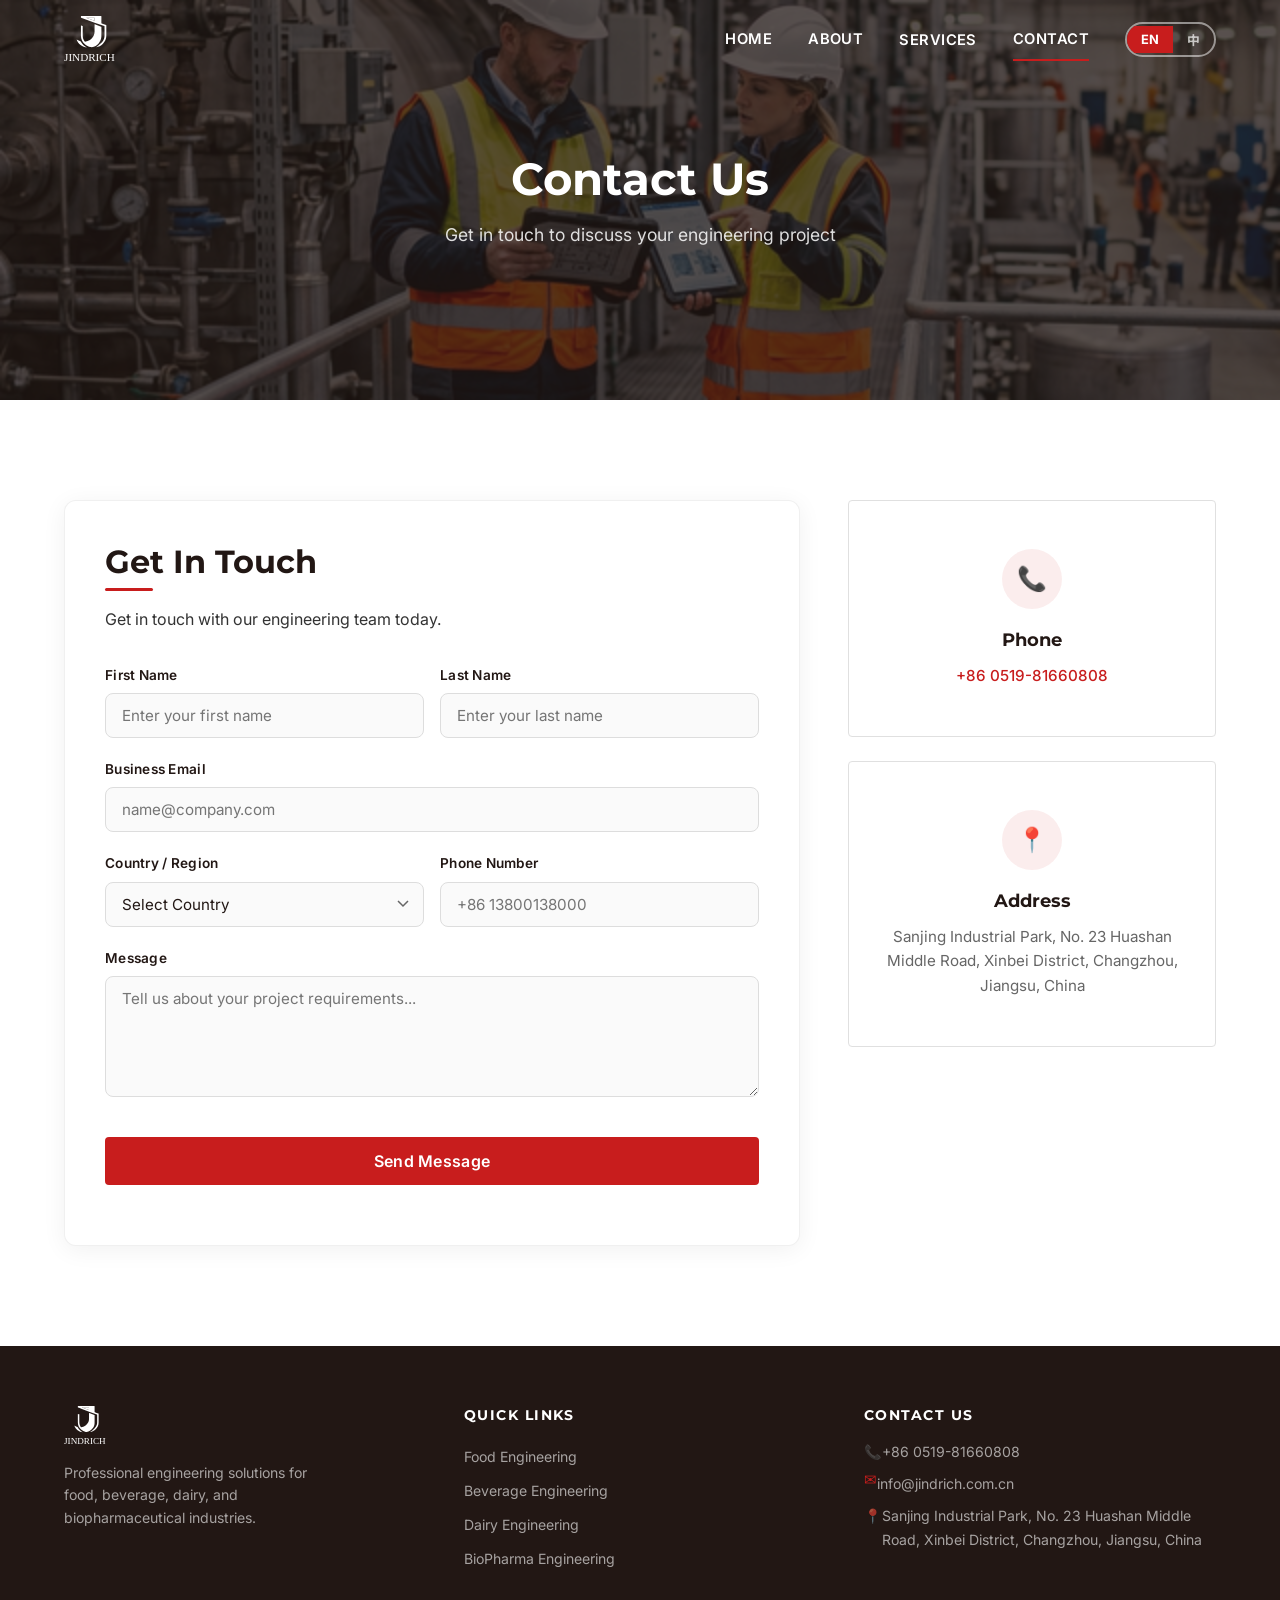
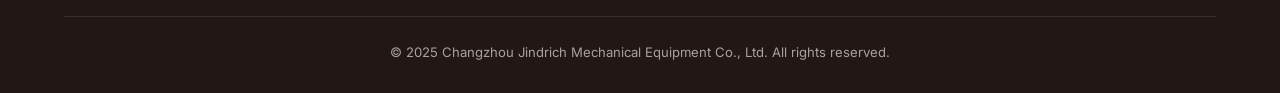
==== commit ffd0c136: "feat: Contact form with Turnstile + Resend Worker" ====
--- a/contact.html
+++ b/contact.html
@@ -59,27 +59,14 @@
     <!-- ═══ CONTACT SECTION ═══ -->
     <section class="section">
         <div class="container">
-            <div class="section-header fade-in">
-                <h2 data-i18n="contact.section.title">Get In Touch</h2>
-            </div>
             <div class="contact-layout fade-in">
-                <!-- LEFT: Contact Info Cards -->
-                <div class="contact-info-side">
-                    <div class="contact-card">
-                        <div class="contact-icon">📞</div>
-                        <h4 data-i18n="contact.phone.label">Phone</h4>
-                        <p><a href="tel:+86051981660808">+86 0519-81660808</a></p>
-                    </div>
-                    <div class="contact-card">
-                        <div class="contact-icon">📍</div>
-                        <h4 data-i18n="contact.address.label">Address</h4>
-                        <p data-i18n="contact.address">Sanjing Industrial Park, No. 23 Huashan Middle Road, Xinbei
-                            District, Changzhou, Jiangsu, China</p>
-                    </div>
-                </div>
-
-                <!-- RIGHT: Contact Form -->
+                <!-- LEFT: Title + Form -->
                 <div class="contact-form-side">
+                    <div class="contact-info-header">
+                        <h2 data-i18n="contact.section.title">Get In Touch</h2>
+                        <p class="contact-subtitle" data-i18n="contact.section.subtitle">Get in touch with our
+                            engineering team today.</p>
+                    </div>
                     <form id="contactForm" novalidate>
                         <!-- Name Row: EN = First + Last, ZH = single field -->
                         <div class="form-row form-row-name" id="nameRowEn">
@@ -143,8 +130,7 @@
 
                         <!-- Turnstile -->
                         <div class="form-row">
-                            <div class="cf-turnstile" data-sitekey="0x4AAAAAACmCQX6kwn3mDd8c"
-                                data-theme="light"></div>
+                            <div id="turnstileContainer"></div>
                         </div>
 
                         <!-- Submit -->
@@ -162,6 +148,21 @@
                         <h3 id="feedbackTitle" data-i18n="form.success.title">Message Sent!</h3>
                         <p id="feedbackDesc" data-i18n="form.success.desc">Thank you for reaching out. We will get
                             back to you within 1-2 business days.</p>
+                    </div>
+                </div>
+
+                <!-- RIGHT: Contact Info Cards -->
+                <div class="contact-info-side">
+                    <div class="contact-card">
+                        <div class="contact-icon">📞</div>
+                        <h4 data-i18n="contact.phone.label">Phone</h4>
+                        <p><a href="tel:+86051981660808">+86 0519-81660808</a></p>
+                    </div>
+                    <div class="contact-card">
+                        <div class="contact-icon">📍</div>
+                        <h4 data-i18n="contact.address.label">Address</h4>
+                        <p data-i18n="contact.address">Sanjing Industrial Park, No. 23 Huashan Middle Road, Xinbei
+                            District, Changzhou, Jiangsu, China</p>
                     </div>
                 </div>
             </div>
--- a/css/style.css
+++ b/css/style.css
@@ -974,13 +974,43 @@
 
 .contact-layout {
   display: grid;
-  grid-template-columns: 1fr 2fr;
+  grid-template-columns: 2fr 1fr;
   gap: 48px;
   align-items: flex-start;
 }
 
 .contact-info-side .contact-card {
   margin-bottom: 24px;
+}
+
+.contact-info-header {
+  margin-bottom: 32px;
+}
+
+.contact-info-header h2 {
+  font-size: 2rem;
+  color: var(--color-primary);
+  margin-bottom: 4px;
+  position: relative;
+  display: inline-block;
+}
+
+.contact-info-header h2::after {
+  content: '';
+  position: absolute;
+  bottom: -8px;
+  left: 0;
+  width: 48px;
+  height: 3px;
+  background: var(--color-accent);
+  border-radius: 2px;
+}
+
+.contact-subtitle {
+  margin-top: 20px;
+  font-size: 1rem;
+  color: var(--color-text);
+  line-height: 1.6;
 }
 
 .contact-form-side {
